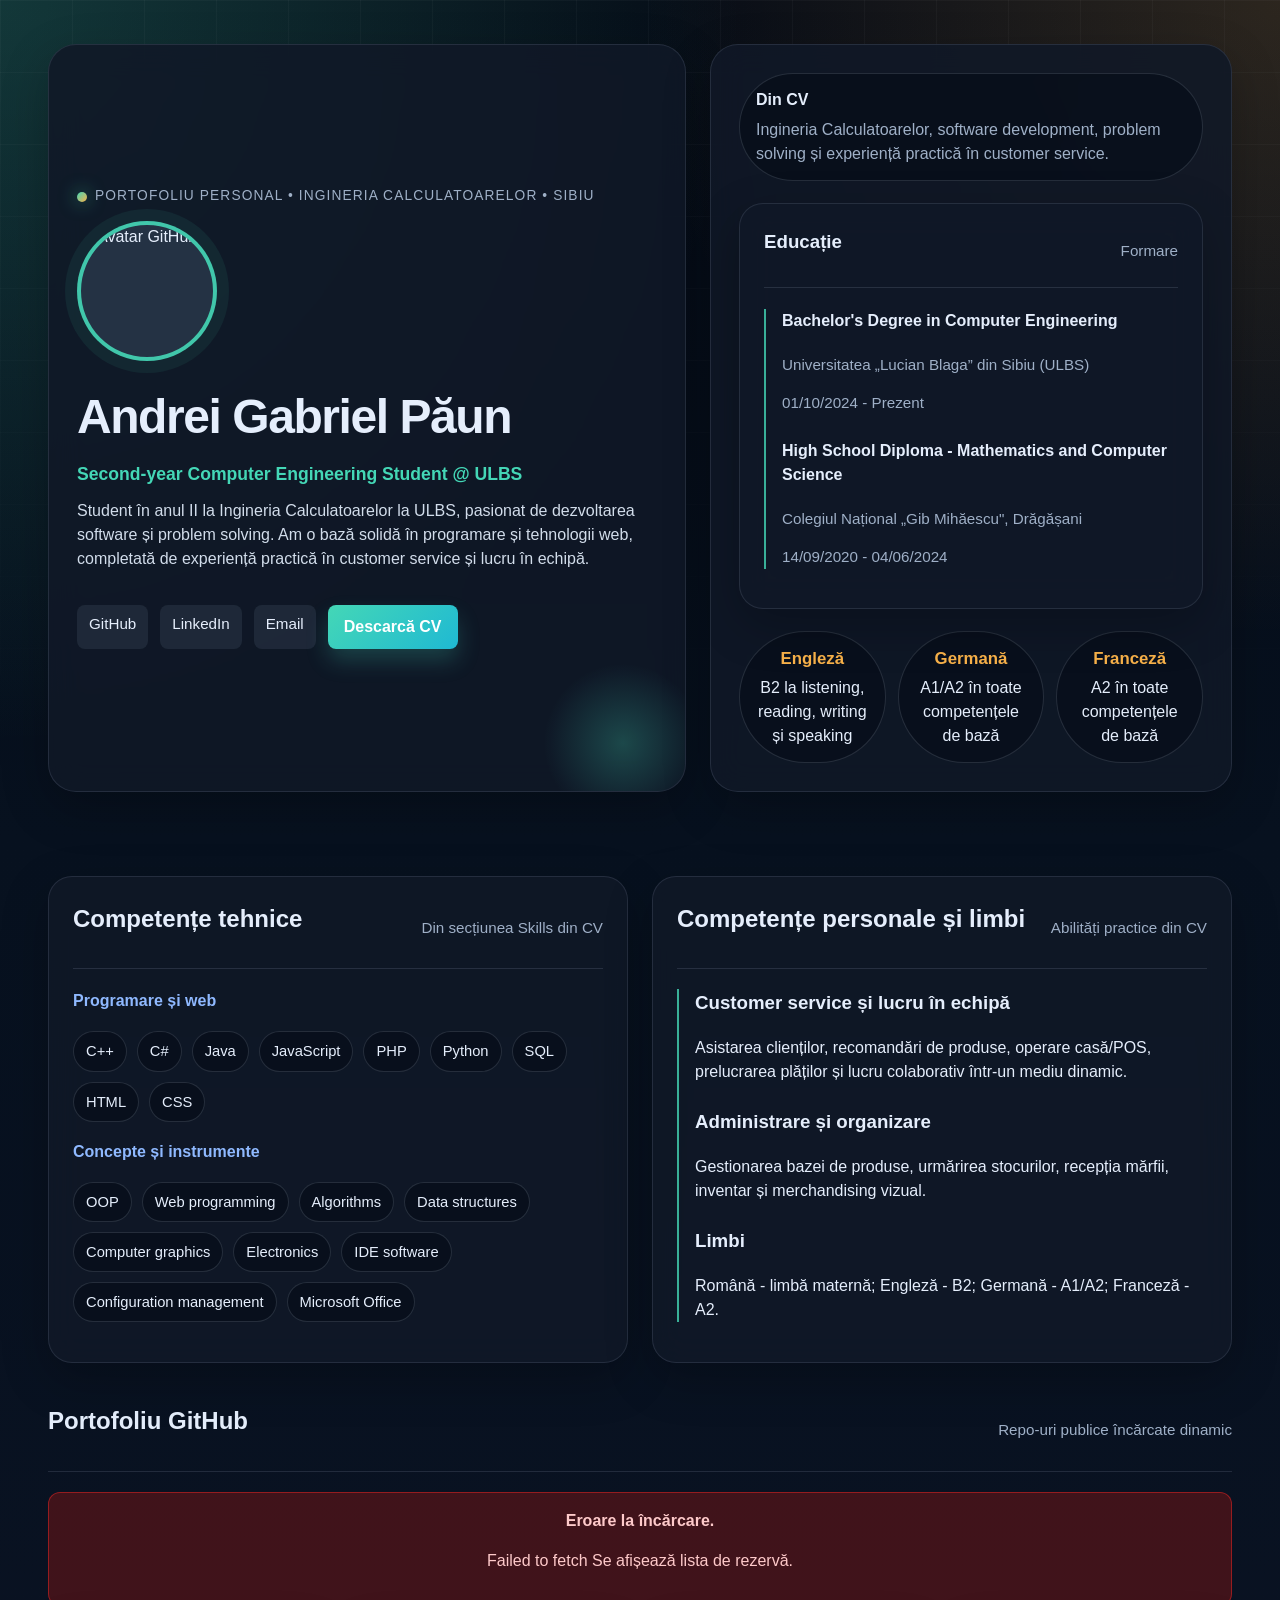
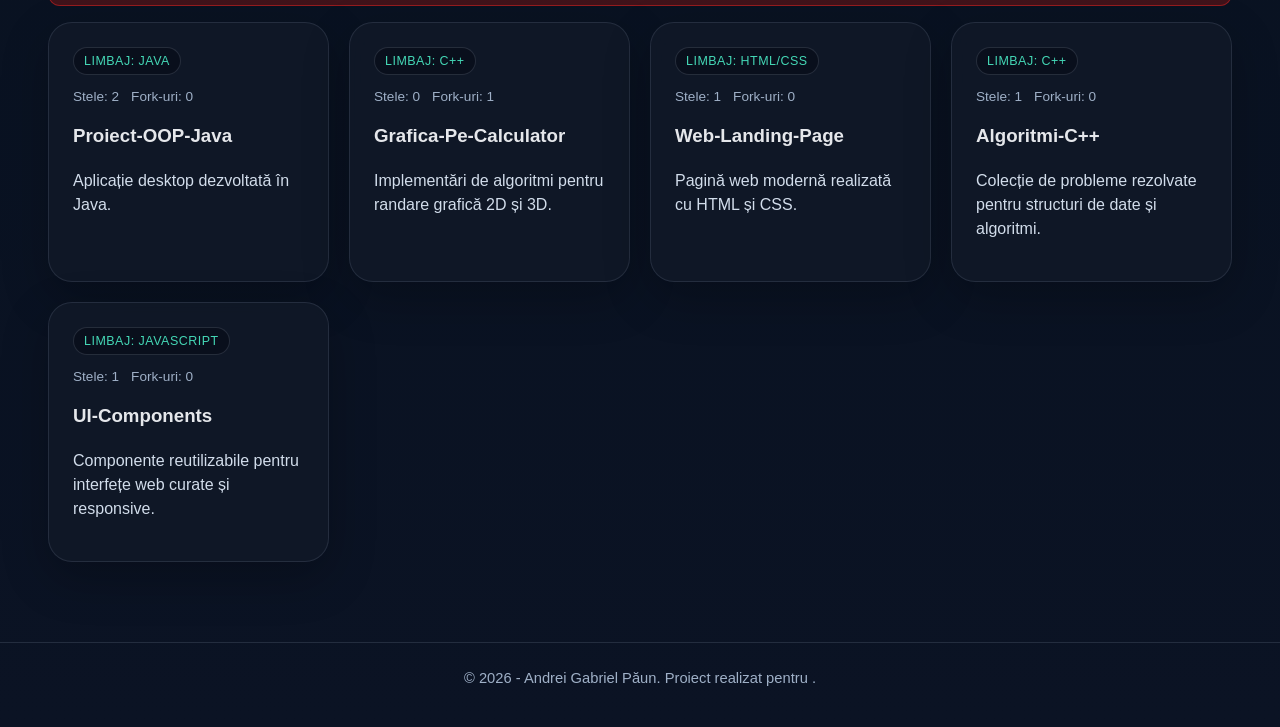
==== index.html @ d5ad7466 "Al doilea commit" ====
<!DOCTYPE html>
<html lang="ro">
<head>
    <meta charset="UTF-8">
    <meta name="viewport" content="width=device-width, initial-scale=1.0">
    <title>Portofoliu - Andrei Gabriel Păun</title>
    <link rel="stylesheet" href="styles.css">
    </head>
    <body>
    <header>
        <div class="wrapper">
            <div class="hero">
                <div class="hero-panel">
                    <div class="eyebrow">Portofoliu personal • Ingineria Calculatoarelor • Sibiu</div>
                    <div class="avatar">
                        <img id="avatar-img" src="https://avatars.githubusercontent.com/PaunAndreiGabriel" alt="Avatar GitHub">
                        <div id="avatar-fallback" class="avatar-fallback hidden">👤</div>
                    </div>
                    <h1 id="profile-name">Andrei Gabriel Păun</h1>
                    <p id="profile-role" class="role">Second-year Computer Engineering Student @ ULBS</p>
                    <p id="profile-bio" class="bio">Student în anul II la Ingineria Calculatoarelor la ULBS, pasionat de dezvoltarea software și problem solving. Am o bază solidă în programare și tehnologii web, completată de experiență practică în customer service și lucru în echipă.</p>
                    <div class="profile-links">
                        <a class="icon-link" href="https://github.com/PaunAndreiGabriel" target="_blank" rel="noreferrer">GitHub</a>
                        <a class="icon-link" href="https://www.linkedin.com/in/andrei-gabriel-paun-54556833a/" target="_blank" rel="noreferrer">LinkedIn</a>
                        <a class="icon-link" href="mailto:andreigabriel.paun05@gmail.com">Email</a>
                        <a class="button-link" href="CV_Paun_Andrei_Gabriel.pdf" download>Descarcă CV</a>
                    </div>
                </div>
                <aside class="hero-aside">
                    <div class="profile-note">
                        <strong>Din CV</strong>
                            <span>Ingineria Calculatoarelor, software development, problem solving și experiență practică în customer service.</span>
                        </div>
                        <div class="card">
                            <div class="section-title">
                                <h3>Educație</h3>
                                <span>Formare</span>
                            </div>
                            <div class="timeline">
                                <div>
                                    <h4>Bachelor's Degree in Computer Engineering</h4>
                                    <p class="muted">Universitatea „Lucian Blaga” din Sibiu (ULBS)</p>
                                    <p class="muted">01/10/2024 - Prezent</p>
                                </div>
                                <div>
                                    <h4>High School Diploma - Mathematics and Computer Science</h4>
                                    <p class="muted">Colegiul Național „Gib Mihăescu", Drăgășani</p>
                                    <p class="muted">14/09/2020 - 04/06/2024</p>
                                </div>
                            </div>
                    </div>
                    <div class="metrics" aria-label="Rezumat profil">
                        <div class="metric">
                            <strong>Engleză</strong>
                            B2 la listening, reading, writing și speaking
                        </div>
                        <div class="metric">
                            <strong>Germană</strong>
                            A1/A2 în toate competențele de bază
                        </div>
                        <div class="metric">
                            <strong>Franceză</strong>
                            A2 în toate competențele de bază
                        </div>
                    </div>
                </aside>
            </div>
        </div>
    </header>

    <main>
        <div class="wrapper">
            <section class="two-columns">
            </section>

            <section class="two-columns">
                <article class="card">
                    <div class="section-title">
                        <h2>Competențe tehnice</h2>
                        <span>Din secțiunea Skills din CV</span>
                    </div>
                    <div class="skill-group">
                        <h3>Programare și web</h3>
                        <div class="tech-tags">
                            <span>C++</span>
                            <span>C#</span>
                            <span>Java</span>
                            <span>JavaScript</span>
                            <span>PHP</span>
                            <span>Python</span>
                            <span>SQL</span>
                            <span>HTML</span>
                            <span>CSS</span>
                        </div>
                    </div>
                    <div class="skill-group">
                        <h3>Concepte și instrumente</h3>
                        <div class="tech-tags">
                            <span>OOP</span>
                            <span>Web programming</span>
                            <span>Algorithms</span>
                            <span>Data structures</span>
                            <span>Computer graphics</span>
                            <span>Electronics</span>
                            <span>IDE software</span>
                            <span>Configuration management</span>
                            <span>Microsoft Office</span>
                        </div>
                    </div>
                </article>

                <article class="card">
                    <div class="section-title">
                        <h2>Competențe personale și limbi</h2>
                        <span>Abilități practice din CV</span>
                    </div>
                    <div class="timeline">
                        <div>
                            <h3>Customer service și lucru în echipă</h3>
                            <p>Asistarea clienților, recomandări de produse, operare casă/POS, prelucrarea plăților și lucru colaborativ într-un mediu dinamic.</p>
                        </div>
                        <div>
                            <h3>Administrare și organizare</h3>
                            <p>Gestionarea bazei de produse, urmărirea stocurilor, recepția mărfii, inventar și merchandising vizual.</p>
                        </div>
                        <div>
                            <h3>Limbi</h3>
                            <p>Română - limbă maternă; Engleză - B2; Germană - A1/A2; Franceză - A2.</p>
                        </div>
                    </div>
                </article>
            </section>

            <section>
                <div class="section-title">
                    <h2>Portofoliu GitHub</h2>
                    <span>Repo-uri publice încărcate dinamic</span>
                </div>

                <div id="loading-state">Se încarcă proiectele...</div>

                <div id="error-state" hidden>
                    <p><strong>Eroare la încărcare.</strong></p>
                    <p id="error-message"></p>
                </div>

                <div id="few-projects-notice" class="notice" hidden></div>

                <div id="projects-container" class="projects-grid"></div>

                <div class="load-more-wrap">
                    <button id="load-more-btn" class="load-more-btn" hidden>Încarcă mai multe proiecte</button>
                </div>
            </section>
        </div>
    </main>

    <footer>
        <div class="wrapper">
            <p>&copy; 2026 - Andrei Gabriel Păun. Proiect realizat pentru .</p>
        </div>
    </footer>

    <script src="app.js" defer></script>
</body>
</html>
---- styles.css ----
:root {
    --bg: #07111f;
    --bg-elevated: rgba(10, 18, 32, 0.86);
    --panel: rgba(17, 24, 39, 0.88);
    --panel-border: rgba(148, 163, 184, 0.16);
    --text: #e5eefc;
    --muted: #9fb0c7;
    --accent: #44d7b6;
    --accent-2: #f9b24a;
    --accent-3: #8fb9ff;
}

* {
    box-sizing: border-box;
}

body {
    margin: 0;
    font-family: "Trebuchet MS", "Segoe UI", sans-serif;
    background:
        radial-gradient(circle at top left, rgba(68, 215, 182, 0.22), transparent 28%),
        radial-gradient(circle at top right, rgba(249, 178, 74, 0.16), transparent 24%),
        linear-gradient(180deg, #050b16 0%, var(--bg) 36%, #0b1324 100%);
    color: var(--text);
    line-height: 1.5;
    position: relative;
    overflow-x: hidden;
    min-height: 100vh;
}

body::before {
    content: "";
    position: fixed;
    inset: 0;
    pointer-events: none;
    background-image:
        linear-gradient(rgba(255, 255, 255, 0.035) 1px, transparent 1px),
        linear-gradient(90deg, rgba(255, 255, 255, 0.035) 1px, transparent 1px);
    background-size: 72px 72px;
    mask-image: linear-gradient(180deg, rgba(0, 0, 0, 0.9), transparent 92%);
}

a {
    color: inherit;
}

.wrapper {
    width: 100%;
    max-width: none;
    padding: 0 48px;
    box-sizing: border-box;
    position: relative;
    z-index: 1;
}

header {
    padding: 44px 0 28px;
}

.hero {
    display: grid;
    grid-template-columns: minmax(0, 1.1fr) minmax(0, 0.9fr);
    gap: 24px;
    align-items: stretch;
    min-height: 72vh;
}

.hero-panel,
.hero-aside,
.card {
    background: var(--panel);
    border: 1px solid var(--panel-border);
    backdrop-filter: blur(16px);
    box-shadow: 0 16px 48px rgba(0, 0, 0, 0.24);
}

.hero-panel {
    border-radius: 28px;
    padding: clamp(22px, 3vw, 28px);
    position: relative;
    overflow: hidden;
    display: flex;
    flex-direction: column;
    justify-content: center;
}

.hero-panel::after {
    content: "";
    position: absolute;
    inset: auto -18px -32px auto;
    width: 160px;
    height: 160px;
    border-radius: 50%;
    background: radial-gradient(circle, rgba(68, 215, 182, 0.26), transparent 70%);
}

.hero-aside {
    border-radius: 28px;
    padding: clamp(22px, 3vw, 28px);
    display: grid;
    gap: 22px;
    align-content: start;
    height: 100%;
}

.avatar {
    width: clamp(112px, 24vw, 140px);
    height: clamp(112px, 24vw, 140px);
    border-radius: 50%;
    border: 4px solid rgba(68, 215, 182, 0.9);
    overflow: hidden;
    background: #243244;
    flex: 0 0 auto;
    display: flex;
    align-items: center;
    justify-content: center;
    margin-bottom: 20px;
    box-shadow: 0 0 0 12px rgba(68, 215, 182, 0.08);
}

.avatar img {
    width: 100%;
    height: 100%;
    object-fit: cover;
}

.avatar-fallback {
    font-size: 54px;
    color: var(--muted);
}

.hidden {
    display: none;
}

h1,
h2,
h3,
p {
    margin-top: 0;
}

h1 {
    margin-bottom: 8px;
    font-size: clamp(2rem, 4vw, 3rem);
    letter-spacing: -0.03em;
}

.role {
    color: var(--accent);
    font-size: 1.1rem;
    margin-bottom: 12px;
    font-weight: 700;
}

.bio {
    max-width: 720px;
    color: #d2ddeb;
}

.eyebrow {
    display: inline-flex;
    align-items: center;
    gap: 8px;
    font-size: 0.86rem;
    letter-spacing: 0.08em;
    text-transform: uppercase;
    color: var(--muted);
    margin-bottom: 14px;
}

.eyebrow::before {
    content: "";
    width: 10px;
    height: 10px;
    border-radius: 999px;
    background: linear-gradient(135deg, var(--accent), var(--accent-2));
    box-shadow: 0 0 18px rgba(68, 215, 182, 0.65);
}

.tech-tags {
    display: flex;
    flex-wrap: wrap;
    gap: 10px;
    margin-top: 18px;
}

.tech-tags span,
.metric,
.profile-note {
    border-radius: 999px;
    border: 1px solid rgba(148, 163, 184, 0.2);
    background: rgba(8, 14, 26, 0.72);
}

.tech-tags span {
    padding: 8px 12px;
    color: var(--text);
    font-size: 0.92rem;
}

.profile-note {
    padding: 14px 16px;
    color: var(--muted);
    display: grid;
    gap: 6px;
}

.profile-note strong {
    color: var(--text);
}

.metrics {
    display: grid;
    grid-template-columns: repeat(auto-fit, minmax(140px, 1fr));
    gap: 12px;
}

.metric {
    padding: 14px;
    text-align: center;
}

.metric strong {
    display: block;
    font-size: 1.05rem;
    color: var(--accent-2);
    margin-bottom: 4px;
}

.profile-links {
    display: flex;
    flex-wrap: wrap;
    gap: 12px;
    margin-top: 18px;
}

.icon-link,
.button-link {
    display: inline-block;
    text-decoration: none;
    border-radius: 8px;
    transition: transform 0.2s ease, box-shadow 0.2s ease, background 0.2s ease;
}

.icon-link {
    padding: 8px 12px;
    background: rgba(148, 163, 184, 0.12);
    color: var(--text);
    font-size: 0.95rem;
}

.button-link {
    padding: 10px 16px;
    background: linear-gradient(135deg, var(--accent), #1fb9d3);
    color: white;
    font-weight: bold;
    box-shadow: 0 12px 22px rgba(68, 215, 182, 0.22);
}

.icon-link:hover,
.button-link:hover,
.load-more-btn:hover {
    transform: translateY(-2px);
}

main {
    padding: 16px 0 56px;
}

.two-columns {
    display: grid;
    grid-template-columns: repeat(auto-fit, minmax(280px, 1fr));
    gap: 24px;
    margin-bottom: 40px;
}

.card {
    padding: 24px;
    border-radius: 24px;
}

.timeline {
    border-left: 2px solid rgba(68, 215, 182, 0.8);
    padding-left: 16px;
}

.timeline > div + div {
    margin-top: 24px;
}

.muted {
    color: var(--muted);
    font-size: 0.95rem;
}

.section-title {
    display: flex;
    align-items: center;
    justify-content: space-between;
    gap: 16px;
    border-bottom: 1px solid rgba(148, 163, 184, 0.18);
    padding-bottom: 12px;
    margin-bottom: 20px;
}

.section-title span {
    color: var(--muted);
    font-size: 0.95rem;
}

#loading-state,
#error-state,
.notice {
    text-align: center;
    padding: 16px;
    border-radius: 12px;
    margin-bottom: 16px;
}

#loading-state {
    color: #cbd5e1;
}

#error-state {
    background: rgba(120, 21, 21, 0.5);
    border: 1px solid rgba(220, 38, 38, 0.55);
    color: #fecaca;
}

.notice {
    background: rgba(180, 83, 9, 0.16);
    border: 1px solid rgba(249, 178, 74, 0.5);
    color: #fcd34d;
}

.projects-grid {
    display: grid;
    grid-template-columns: repeat(auto-fit, minmax(240px, 1fr));
    gap: 20px;
}


.repo-card {
    min-height: 210px;
    display: flex;
    flex-direction: column;
    justify-content: space-between;
}

.repo-top {
    display: flex;
    align-items: center;
    justify-content: space-between;
    gap: 12px;
    margin-bottom: 14px;
    flex-wrap: wrap;
}

.badge {
    display: inline-block;
    padding: 4px 10px;
    border-radius: 999px;
    background: rgba(8, 14, 26, 0.76);
    border: 1px solid rgba(148, 163, 184, 0.2);
    color: var(--accent);
    font-size: 0.78rem;
    text-transform: uppercase;
    letter-spacing: 0.04em;
}

.repo-meta {
    color: var(--muted);
    font-size: 0.85rem;
    display: flex;
    gap: 12px;
    flex-wrap: wrap;
}

.repo-description {
    color: #d2ddeb;
    margin-bottom: 16px;
}

.repo-card h3 a {
    color: #e5e7eb;
    text-decoration: none;
}

.repo-card h3 a:hover {
    text-decoration: underline;
}

.repo-card .repo-link {
    display: inline-block;
    padding-top: 12px;
    border-top: 1px solid rgba(148, 163, 184, 0.18);
    text-decoration: none;
    color: white;
    font-weight: bold;
}

.load-more-wrap {
    text-align: center;
    margin-top: 24px;
}

.load-more-btn {
    border: 0;
    border-radius: 8px;
    background: linear-gradient(135deg, var(--accent), #1fb9d3);
    color: white;
    padding: 12px 18px;
    font-weight: bold;
    cursor: pointer;
    box-shadow: 0 12px 22px rgba(68, 215, 182, 0.18);
}

footer {
    border-top: 1px solid rgba(148, 163, 184, 0.18);
    color: var(--muted);
    text-align: center;
    padding: 24px 0;
    font-size: 0.92rem;
}

.skill-group {
    margin-top: 18px;
}

.skill-group h3 {
    margin-bottom: 12px;
    color: var(--accent-3);
    font-size: 1rem;
}

@media (max-width: 900px) {
    .hero {
        grid-template-columns: 1fr;
    }

    .section-title {
        flex-direction: column;
        align-items: flex-start;
    }
}

@media (max-width: 700px) {
    header {
        padding-top: 28px;
    }

    .hero-panel,
    .hero-aside {
        padding: 20px;
    }

    .hero-panel {
        text-align: center;
    }

    .avatar {
        margin-inline: auto;
    }

    .profile-links {
        justify-content: center;
    }

    .repo-top {
        align-items: flex-start;
    }

    .repo-card {
        min-height: auto;
    }
}

@media (max-width: 420px) {
    .wrapper {
        width: min(1100px, calc(100% - 20px));
    }

    h1 {
        font-size: clamp(1.8rem, 8vw, 2.2rem);
    }

    .role {
        font-size: 1rem;
    }

    .card {
        padding: 18px;
    }

    .repo-description,
    .muted,
    .section-title span {
        font-size: 0.92rem;
    }
}
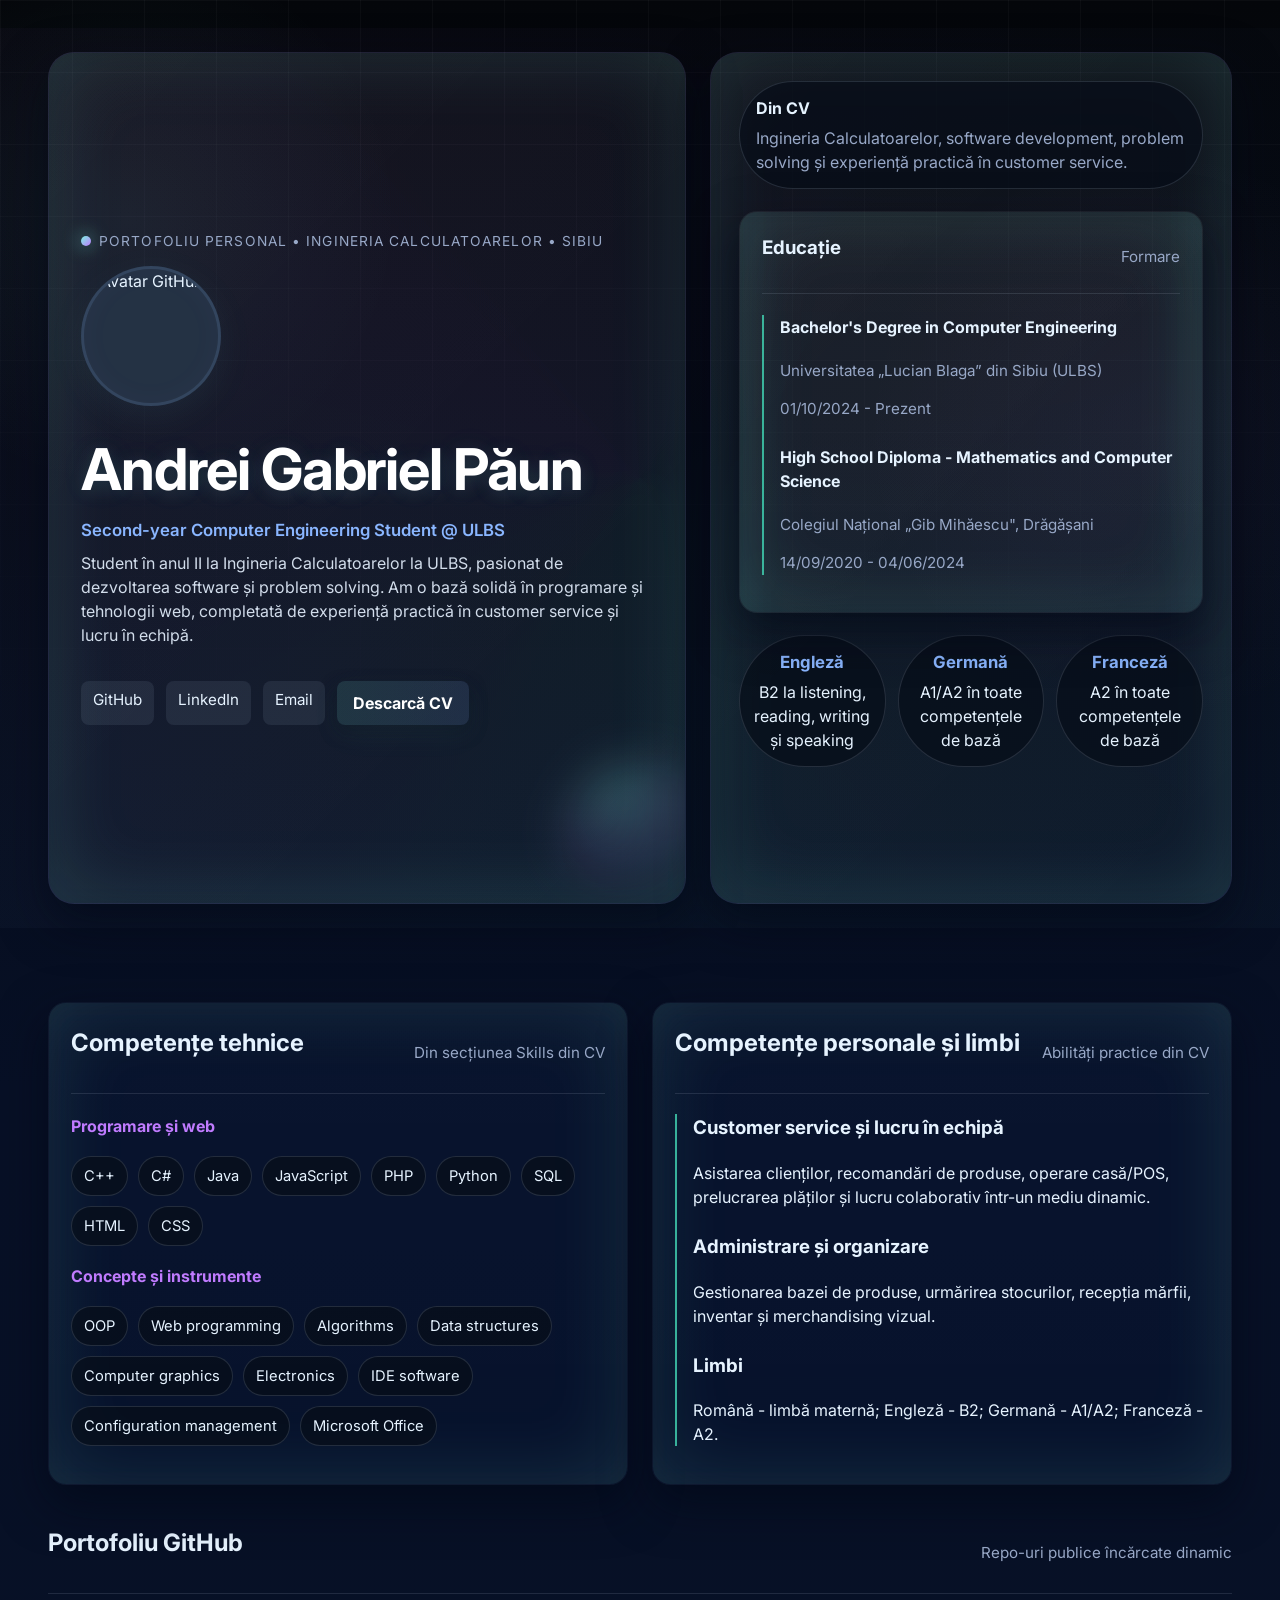
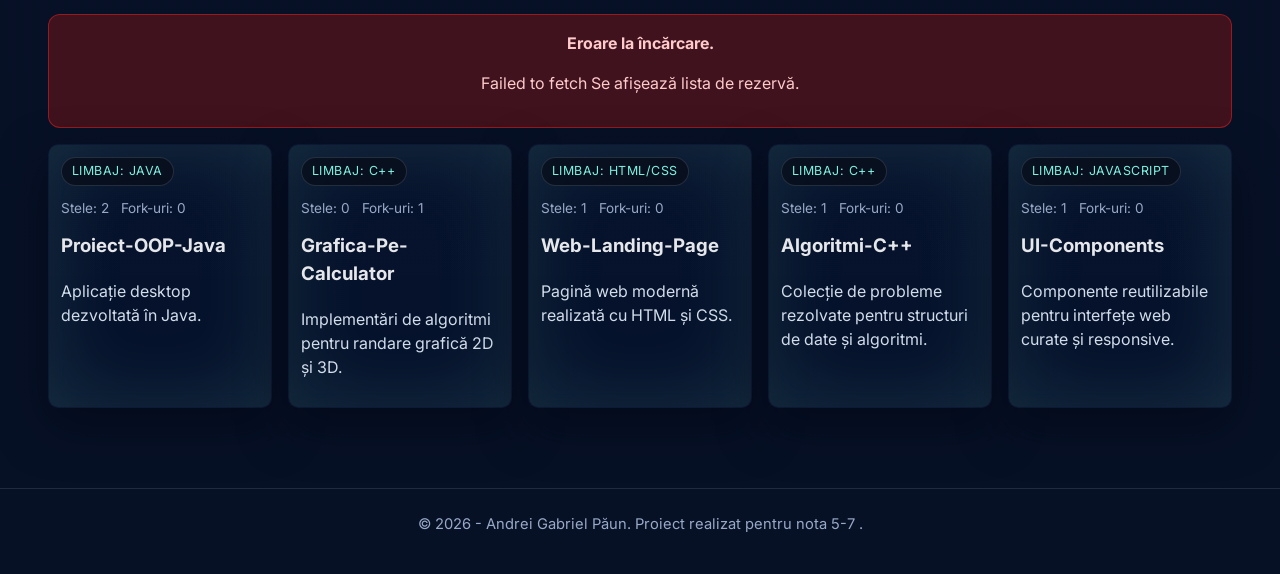
==== commit 3f110fd0: "Modificari de design" ====
--- a/index.html
+++ b/index.html
@@ -5,6 +5,9 @@
     <meta name="viewport" content="width=device-width, initial-scale=1.0">
     <title>Portofoliu - Andrei Gabriel Păun</title>
     <link rel="stylesheet" href="styles.css">
+    <link rel="preconnect" href="https://fonts.googleapis.com">
+    <link rel="preconnect" href="https://fonts.gstatic.com" crossorigin>
+    <link href="https://fonts.googleapis.com/css2?family=Inter:wght@300;400;600;700;800&family=Poppins:wght@600;700&display=swap" rel="stylesheet">
     </head>
     <body>
     <header>
@@ -16,14 +19,14 @@
                         <img id="avatar-img" src="https://avatars.githubusercontent.com/PaunAndreiGabriel" alt="Avatar GitHub">
                         <div id="avatar-fallback" class="avatar-fallback hidden">👤</div>
                     </div>
-                    <h1 id="profile-name">Andrei Gabriel Păun</h1>
+                    <h1 id="profile-name" class="neon">Andrei Gabriel Păun</h1>
                     <p id="profile-role" class="role">Second-year Computer Engineering Student @ ULBS</p>
                     <p id="profile-bio" class="bio">Student în anul II la Ingineria Calculatoarelor la ULBS, pasionat de dezvoltarea software și problem solving. Am o bază solidă în programare și tehnologii web, completată de experiență practică în customer service și lucru în echipă.</p>
                     <div class="profile-links">
                         <a class="icon-link" href="https://github.com/PaunAndreiGabriel" target="_blank" rel="noreferrer">GitHub</a>
                         <a class="icon-link" href="https://www.linkedin.com/in/andrei-gabriel-paun-54556833a/" target="_blank" rel="noreferrer">LinkedIn</a>
                         <a class="icon-link" href="mailto:andreigabriel.paun05@gmail.com">Email</a>
-                        <a class="button-link" href="CV_Paun_Andrei_Gabriel.pdf" download>Descarcă CV</a>
+                        <a class="button-link" href="CV_Paun_Andrei_Gabriel.pdf" download aria-label="Descarcă CV">Descarcă CV</a>
                     </div>
                 </div>
                 <aside class="hero-aside">
@@ -157,7 +160,7 @@
 
     <footer>
         <div class="wrapper">
-            <p>&copy; 2026 - Andrei Gabriel Păun. Proiect realizat pentru .</p>
+            <p>&copy; 2026 - Andrei Gabriel Păun. Proiect realizat pentru nota 5-7 .</p>
         </div>
     </footer>
 
--- a/styles.css
+++ b/styles.css
@@ -1,13 +1,16 @@
 :root {
-    --bg: #07111f;
-    --bg-elevated: rgba(10, 18, 32, 0.86);
-    --panel: rgba(17, 24, 39, 0.88);
-    --panel-border: rgba(148, 163, 184, 0.16);
-    --text: #e5eefc;
-    --muted: #9fb0c7;
-    --accent: #44d7b6;
-    --accent-2: #f9b24a;
-    --accent-3: #8fb9ff;
+    --bg: #04060a;
+    --bg-2: #071026;
+    --bg-elevated: rgba(6, 12, 30, 0.6);
+    --panel: linear-gradient(135deg, rgba(255,255,255,0.04), rgba(255,255,255,0.02));
+    --panel-border: rgba(150, 160, 255, 0.12);
+    --text: #e6f3ff;
+    --muted: #98a8c7;
+    --accent: #7cf2e0;
+    --accent-2: #8ab6ff;
+    --accent-3: #c07bff;
+    --glass: rgba(10, 14, 24, 0.38);
+    --glow: rgba(124,242,224,0.14);
 }
 
 * {
@@ -16,11 +19,11 @@
 
 body {
     margin: 0;
-    font-family: "Trebuchet MS", "Segoe UI", sans-serif;
+    font-family: Inter, Poppins, system-ui, -apple-system, "Segoe UI", Roboto, "Helvetica Neue", Arial;
     background:
-        radial-gradient(circle at top left, rgba(68, 215, 182, 0.22), transparent 28%),
-        radial-gradient(circle at top right, rgba(249, 178, 74, 0.16), transparent 24%),
-        linear-gradient(180deg, #050b16 0%, var(--bg) 36%, #0b1324 100%);
+        radial-gradient(circle at 10% 10%, rgba(124,242,224,0.06), transparent 12%),
+        radial-gradient(circle at 90% 20%, rgba(192,123,255,0.04), transparent 14%),
+        linear-gradient(180deg, var(--bg) 0%, var(--bg-2) 50%, #071126 100%);
     color: var(--text);
     line-height: 1.5;
     position: relative;
@@ -54,7 +57,7 @@
 }
 
 header {
-    padding: 44px 0 28px;
+    padding: 28px 0 18px;
 }
 
 .hero {
@@ -62,7 +65,9 @@
     grid-template-columns: minmax(0, 1.1fr) minmax(0, 0.9fr);
     gap: 24px;
     align-items: stretch;
-    min-height: 72vh;
+    min-height: 100vh;
+    padding-top: 24px;
+    padding-bottom: 24px;
 }
 
 .hero-panel,
@@ -70,13 +75,15 @@
 .card {
     background: var(--panel);
     border: 1px solid var(--panel-border);
-    backdrop-filter: blur(16px);
-    box-shadow: 0 16px 48px rgba(0, 0, 0, 0.24);
+    backdrop-filter: blur(12px) saturate(120%);
+    box-shadow: 0 18px 48px rgba(2,6,20,0.6), 0 0 80px var(--glow) inset;
+    position: relative;
+    overflow: visible;
 }
 
 .hero-panel {
-    border-radius: 28px;
-    padding: clamp(22px, 3vw, 28px);
+    border-radius: 26px;
+    padding: clamp(20px, 3.6vw, 32px);
     position: relative;
     overflow: hidden;
     display: flex;
@@ -91,7 +98,9 @@
     width: 160px;
     height: 160px;
     border-radius: 50%;
-    background: radial-gradient(circle, rgba(68, 215, 182, 0.26), transparent 70%);
+    background: radial-gradient(circle at 30% 20%, rgba(124,242,224,0.28), rgba(192,123,255,0.12) 40%, transparent 60%);
+    filter: blur(22px);
+    transform: translate(12%, -8%) rotate(8deg);
 }
 
 .hero-aside {
@@ -104,10 +113,10 @@
 }
 
 .avatar {
-    width: clamp(112px, 24vw, 140px);
-    height: clamp(112px, 24vw, 140px);
+    width: clamp(110px, 18vw, 140px);
+    height: clamp(110px, 18vw, 140px);
     border-radius: 50%;
-    border: 4px solid rgba(68, 215, 182, 0.9);
+    border: 3px solid rgba(140,180,255,0.14);
     overflow: hidden;
     background: #243244;
     flex: 0 0 auto;
@@ -115,7 +124,7 @@
     align-items: center;
     justify-content: center;
     margin-bottom: 20px;
-    box-shadow: 0 0 0 12px rgba(68, 215, 182, 0.08);
+    box-shadow: 0 10px 40px rgba(124,242,224,0.06), 0 0 30px rgba(192,123,255,0.03) inset;
 }
 
 .avatar img {
@@ -142,15 +151,19 @@
 
 h1 {
     margin-bottom: 8px;
-    font-size: clamp(2rem, 4vw, 3rem);
-    letter-spacing: -0.03em;
+    margin-bottom: 6px;
+    font-size: clamp(2.2rem, 5vw, 3.6rem);
+    letter-spacing: -0.02em;
+    font-weight: 700;
+    color: white;
+    text-shadow: 0 6px 26px rgba(124,242,224,0.06), 0 2px 6px rgba(0,0,0,0.6);
 }
 
 .role {
-    color: var(--accent);
-    font-size: 1.1rem;
-    margin-bottom: 12px;
-    font-weight: 700;
+    color: var(--accent-2);
+    font-size: 1.05rem;
+    margin-bottom: 8px;
+    font-weight: 600;
 }
 
 .bio {
@@ -174,8 +187,8 @@
     width: 10px;
     height: 10px;
     border-radius: 999px;
-    background: linear-gradient(135deg, var(--accent), var(--accent-2));
-    box-shadow: 0 0 18px rgba(68, 215, 182, 0.65);
+    background: linear-gradient(135deg, var(--accent), var(--accent-3));
+    box-shadow: 0 0 18px rgba(124,242,224,0.75);
 }
 
 .tech-tags {
@@ -252,10 +265,10 @@
 
 .button-link {
     padding: 10px 16px;
-    background: linear-gradient(135deg, var(--accent), #1fb9d3);
+    background: linear-gradient(90deg, rgba(124,242,224,0.12), rgba(138,182,255,0.12));
     color: white;
-    font-weight: bold;
-    box-shadow: 0 12px 22px rgba(68, 215, 182, 0.22);
+    font-weight: 700;
+    box-shadow: 0 10px 30px rgba(124,242,224,0.06), 0 6px 16px rgba(12,18,30,0.6);
 }
 
 .icon-link:hover,
@@ -276,8 +289,10 @@
 }
 
 .card {
-    padding: 24px;
-    border-radius: 24px;
+    padding: 22px;
+    border-radius: 18px;
+    border: 1px solid rgba(255,255,255,0.02);
+    background: linear-gradient(180deg, rgba(255,255,255,0.02), rgba(255,255,255,0.01));
 }
 
 .timeline {
@@ -336,16 +351,21 @@
 
 .projects-grid {
     display: grid;
-    grid-template-columns: repeat(auto-fit, minmax(240px, 1fr));
-    gap: 20px;
+    grid-template-columns: repeat(auto-fit, minmax(200px, 1fr));
+    gap: 16px;
 }
 
 
 .repo-card {
-    min-height: 210px;
+    min-height: 150px;
     display: flex;
     flex-direction: column;
     justify-content: space-between;
+    padding: 12px;
+    border-radius: 10px;
+    background: linear-gradient(180deg, rgba(255,255,255,0.01), rgba(255,255,255,0.006));
+    border: 1px solid rgba(120,140,255,0.05);
+    transition: transform 180ms cubic-bezier(.2,.9,.2,1), box-shadow 180ms ease, border-color 180ms ease;
 }
 
 .repo-top {
@@ -388,7 +408,36 @@
 }
 
 .repo-card h3 a:hover {
-    text-decoration: underline;
+    text-decoration: none;
+    color: var(--accent-2);
+}
+
+.repo-card:hover {
+    transform: translateY(-8px) scale(1.02);
+    box-shadow: 0 30px 60px rgba(4,6,20,0.6), 0 0 40px rgba(124,242,224,0.06);
+    border-color: rgba(124,242,224,0.16);
+}
+
+/* Animated gradient accents */
+.hero::before {
+    content: "";
+    position: absolute;
+    inset: 0;
+    background: conic-gradient(from 180deg at 50% 50%, rgba(124,242,224,0.03), rgba(192,123,255,0.03), rgba(138,182,255,0.02), rgba(124,242,224,0.03));
+    pointer-events: none;
+    mix-blend-mode: overlay;
+    z-index: 0;
+    animation: slow-rotate 24s linear infinite;
+}
+
+@keyframes slow-rotate {
+    from { transform: rotate(0deg); }
+    to { transform: rotate(360deg); }
+}
+
+/* Neon heading accent */
+.neon {
+    text-shadow: 0 4px 18px rgba(124,242,224,0.14), 0 0 40px rgba(138,182,255,0.06);
 }
 
 .repo-card .repo-link {
